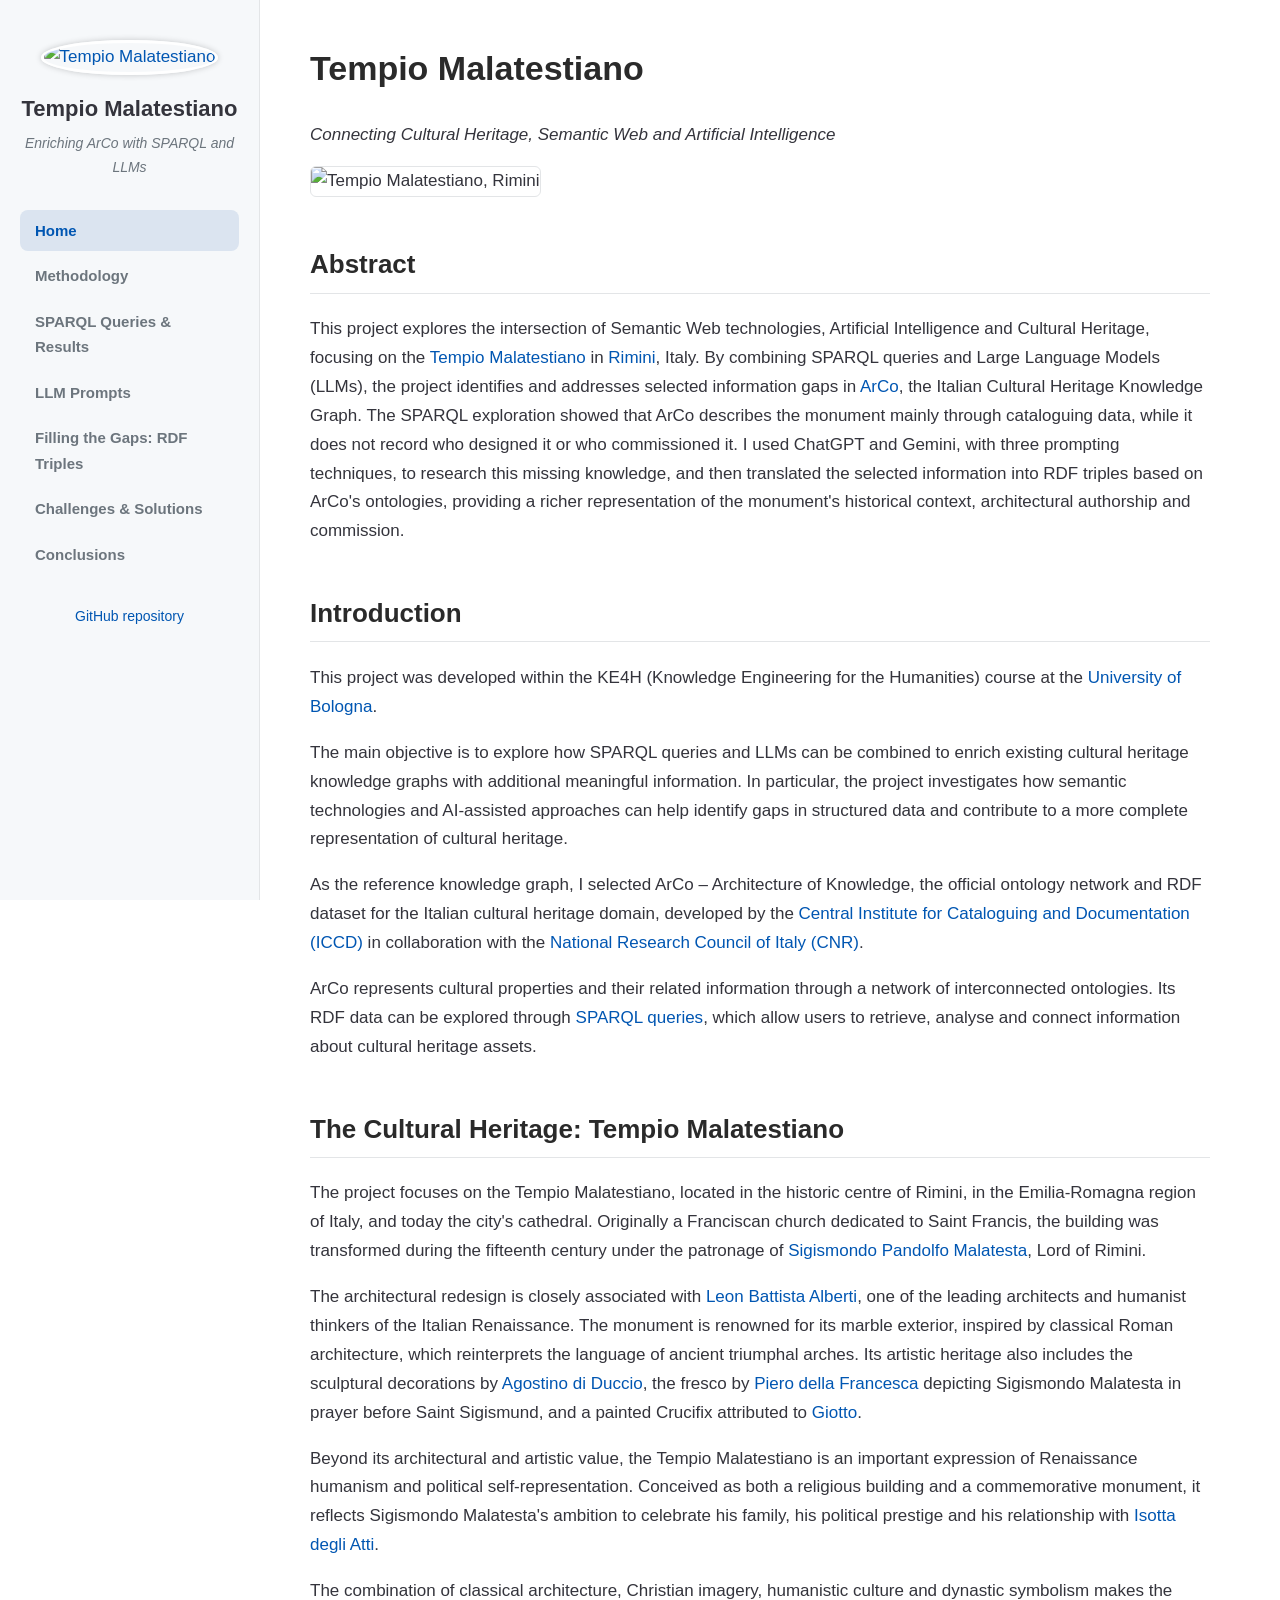
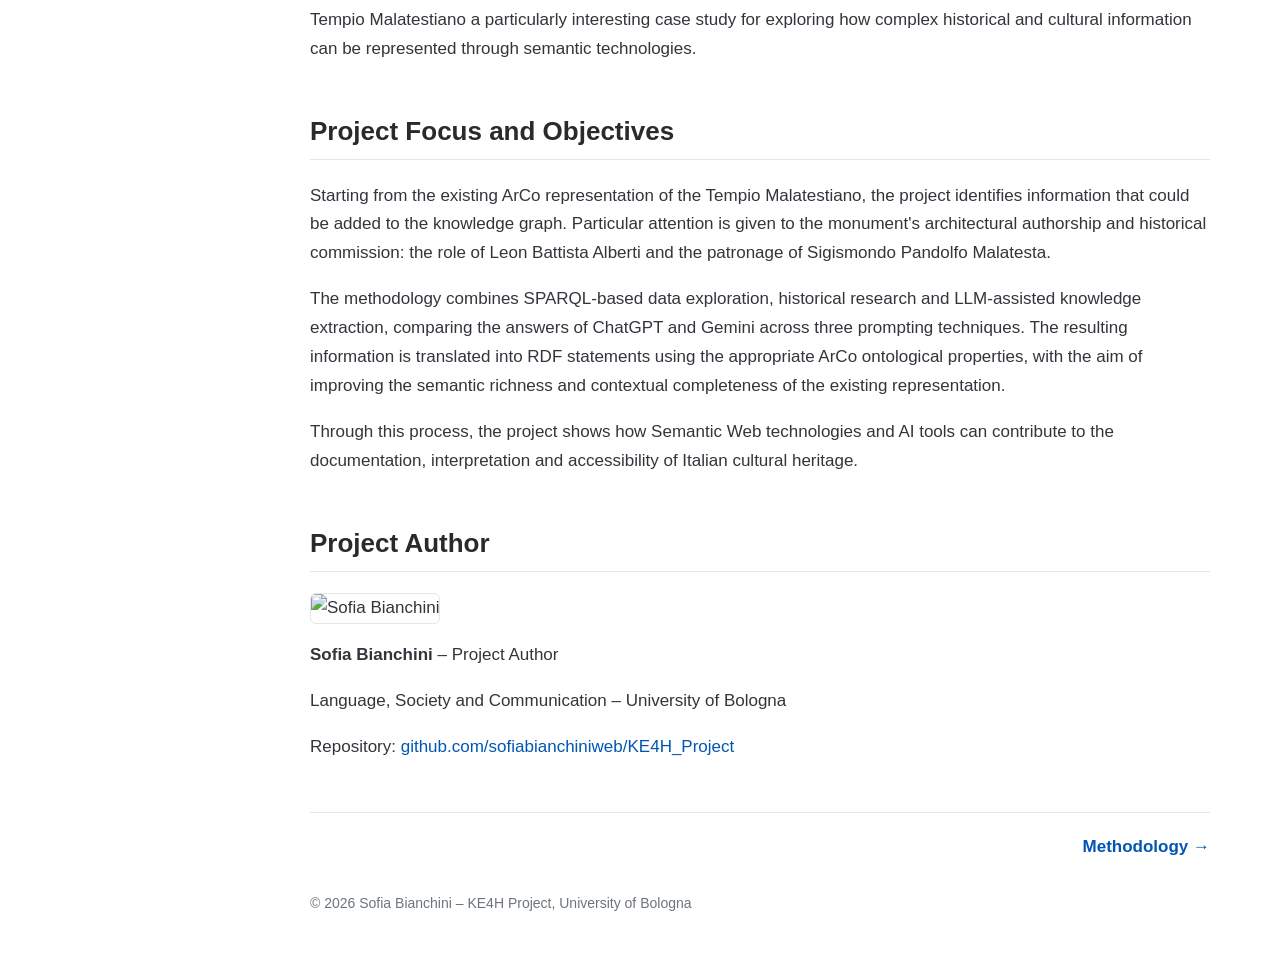
==== index.html @ 34fade14 "Add files via upload" ====
<!DOCTYPE html>
<html lang="en">
<head>
  <meta charset="UTF-8">
  <meta name="viewport" content="width=device-width, initial-scale=1.0">
  <title>Tempio Malatestiano &ndash; KE4H Project</title>
  <link rel="stylesheet" href="style.css">
</head>
<body>

  <!-- SIDEBAR MENU: the same on every page -->
  <aside class="sidebar">
    <a href="index.html">
      <img class="avatar" src="images/avatar-tempio.jpg" alt="Tempio Malatestiano">
    </a>
    <p class="site-title">Tempio Malatestiano</p>
    <p class="site-subtitle">Enriching ArCo with SPARQL and LLMs</p>

    <nav>
      <ul>
        <li><a href="index.html" class="active">Home</a></li>
        <li><a href="methodology.html">Methodology</a></li>
        <li><a href="sparql.html">SPARQL Queries &amp; Results</a></li>
        <li><a href="prompts.html">LLM Prompts</a></li>
        <li><a href="rdf-triples.html">Filling the Gaps: RDF Triples</a></li>
        <li><a href="challenges.html">Challenges &amp; Solutions</a></li>
        <li><a href="conclusions.html">Conclusions</a></li>
      </ul>
    </nav>

    <p class="sidebar-link">
      <a href="https://github.com/sofiabianchiniweb/KE4H_Project" target="_blank">GitHub repository</a>
    </p>
  </aside>

  <!-- PAGE CONTENT -->
  <main>
    <h1>Tempio Malatestiano</h1>

    <p><em>Connecting Cultural Heritage, Semantic Web and Artificial Intelligence</em></p>
    <p><img src="images/tempio-malatestiano.jpg" class="main-photo" alt="Tempio Malatestiano, Rimini" /></p>
    <h2>Abstract</h2>
    <p>This project explores the intersection of Semantic Web technologies, Artificial Intelligence and Cultural Heritage, focusing on the <a href="https://en.wikipedia.org/wiki/Tempio_Malatestiano" target="_blank">Tempio Malatestiano</a> in <a href="https://en.wikipedia.org/wiki/Rimini" target="_blank">Rimini</a>, Italy. By combining SPARQL queries and Large Language Models (LLMs), the project identifies and addresses selected information gaps in <a href="https://w3id.org/arco" target="_blank">ArCo</a>, the Italian Cultural Heritage Knowledge Graph. The SPARQL exploration showed that ArCo describes the monument mainly through cataloguing data, while it does not record who designed it or who commissioned it. I used ChatGPT and Gemini, with three prompting techniques, to research this missing knowledge, and then translated the selected information into RDF triples based on ArCo's ontologies, providing a richer representation of the monument's historical context, architectural authorship and commission.</p>
    <h2>Introduction</h2>
    <p>This project was developed within the KE4H (Knowledge Engineering for the Humanities) course at the <a href="https://www.unibo.it/en" target="_blank">University of Bologna</a>.</p>
    <p>The main objective is to explore how SPARQL queries and LLMs can be combined to enrich existing cultural heritage knowledge graphs with additional meaningful information. In particular, the project investigates how semantic technologies and AI-assisted approaches can help identify gaps in structured data and contribute to a more complete representation of cultural heritage.</p>
    <p>As the reference knowledge graph, I selected ArCo – Architecture of Knowledge, the official ontology network and RDF dataset for the Italian cultural heritage domain, developed by the <a href="https://www.iccd.beniculturali.it" target="_blank">Central Institute for Cataloguing and Documentation (ICCD)</a> in collaboration with the <a href="https://www.cnr.it/en" target="_blank">National Research Council of Italy (CNR)</a>.</p>
    <p>ArCo represents cultural properties and their related information through a network of interconnected ontologies. Its RDF data can be explored through <a href="https://dati.cultura.gov.it/sparql" target="_blank">SPARQL queries</a>, which allow users to retrieve, analyse and connect information about cultural heritage assets.</p>
    <h2>The Cultural Heritage: Tempio Malatestiano</h2>
    <p>The project focuses on the Tempio Malatestiano, located in the historic centre of Rimini, in the Emilia-Romagna region of Italy, and today the city's cathedral. Originally a Franciscan church dedicated to Saint Francis, the building was transformed during the fifteenth century under the patronage of <a href="https://en.wikipedia.org/wiki/Sigismondo_Pandolfo_Malatesta" target="_blank">Sigismondo Pandolfo Malatesta</a>, Lord of Rimini.</p>
    <p>The architectural redesign is closely associated with <a href="https://en.wikipedia.org/wiki/Leon_Battista_Alberti" target="_blank">Leon Battista Alberti</a>, one of the leading architects and humanist thinkers of the Italian Renaissance. The monument is renowned for its marble exterior, inspired by classical Roman architecture, which reinterprets the language of ancient triumphal arches. Its artistic heritage also includes the sculptural decorations by <a href="https://en.wikipedia.org/wiki/Agostino_di_Duccio" target="_blank">Agostino di Duccio</a>, the fresco by <a href="https://en.wikipedia.org/wiki/Piero_della_Francesca" target="_blank">Piero della Francesca</a> depicting Sigismondo Malatesta in prayer before Saint Sigismund, and a painted Crucifix attributed to <a href="https://en.wikipedia.org/wiki/Giotto" target="_blank">Giotto</a>.</p>
    <p>Beyond its architectural and artistic value, the Tempio Malatestiano is an important expression of Renaissance humanism and political self-representation. Conceived as both a religious building and a commemorative monument, it reflects Sigismondo Malatesta's ambition to celebrate his family, his political prestige and his relationship with <a href="https://en.wikipedia.org/wiki/Isotta_degli_Atti" target="_blank">Isotta degli Atti</a>.</p>
    <p>The combination of classical architecture, Christian imagery, humanistic culture and dynastic symbolism makes the Tempio Malatestiano a particularly interesting case study for exploring how complex historical and cultural information can be represented through semantic technologies.</p>
    <h2>Project Focus and Objectives</h2>
    <p>Starting from the existing ArCo representation of the Tempio Malatestiano, the project identifies information that could be added to the knowledge graph. Particular attention is given to the monument's architectural authorship and historical commission: the role of Leon Battista Alberti and the patronage of Sigismondo Pandolfo Malatesta.</p>
    <p>The methodology combines SPARQL-based data exploration, historical research and LLM-assisted knowledge extraction, comparing the answers of ChatGPT and Gemini across three prompting techniques. The resulting information is translated into RDF statements using the appropriate ArCo ontological properties, with the aim of improving the semantic richness and contextual completeness of the existing representation.</p>
    <p>Through this process, the project shows how Semantic Web technologies and AI tools can contribute to the documentation, interpretation and accessibility of Italian cultural heritage.</p>
    <h2>Project Author</h2>
    <p><img src="images/sofia-bianchini.jpg" class="author-photo" alt="Sofia Bianchini" /></p>
    <p><strong>Sofia Bianchini</strong> – Project Author</p>
    <p>Language, Society and Communication – University of Bologna</p>
    <p>Repository: <a href="https://github.com/sofiabianchiniweb/KE4H_Project" target="_blank">github.com/sofiabianchiniweb/KE4H_Project</a></p>

    <!-- Links to the previous and next page -->
    <div class="page-nav">
      <span></span>
      <a href="methodology.html">Methodology &rarr;</a>
    </div>

    <footer>
      &copy; 2026 Sofia Bianchini &ndash; KE4H Project, University of Bologna
    </footer>
  </main>

</body>
</html>
---- style.css ----
/* =========================================================
   Style sheet for the KE4H project website
   The same file is used by all the pages of the site.
   ========================================================= */

/* ---------- General settings ---------- */

body {
  margin: 0;
  font-family: "Segoe UI", Helvetica, Arial, sans-serif;
  font-size: 17px;
  line-height: 1.7;
  color: #34343c;
  background-color: #ffffff;
}

a {
  color: #0056b2;
  text-decoration: none;
}

a:hover {
  text-decoration: underline;
}

/* ---------- Sidebar menu (left side, fixed) ---------- */

.sidebar {
  position: fixed;
  top: 0;
  left: 0;
  width: 260px;
  height: 100%;
  overflow-y: auto;
  box-sizing: border-box;
  padding: 40px 20px;
  background-color: #f6f8fa;
  border-right: 1px solid #e3e5e7;
  text-align: center;
}

.avatar {
  width: 112px;
  height: 112px;
  border-radius: 50%;           /* round picture */
  object-fit: cover;
  border: 3px solid #ffffff;
  box-shadow: 0 0 6px rgba(0, 0, 0, 0.2);
}

.site-title {
  margin: 15px 0 0 0;
  font-size: 22px;
  font-weight: bold;
  color: #34343c;
}

.site-subtitle {
  margin: 5px 0 30px 0;
  font-size: 14px;
  font-style: italic;
  color: #6c757d;
}

.sidebar ul {
  list-style: none;
  margin: 0;
  padding: 0;
  text-align: left;
}

.sidebar li a {
  display: block;
  padding: 8px 15px;
  margin-bottom: 4px;
  border-radius: 8px;
  font-size: 15px;
  font-weight: 600;
  color: #6c757d;
}

.sidebar li a:hover {
  background-color: #e9ecef;
  color: #34343c;
  text-decoration: none;
}

/* the page that is currently open */
.sidebar li a.active {
  background-color: #dbe4f0;
  color: #0056b2;
}

.sidebar-link {
  margin-top: 30px;
  font-size: 14px;
}

/* ---------- Page content ---------- */

main {
  margin-left: 260px;           /* leaves space for the sidebar */
  max-width: 900px;
  padding: 40px 50px;
}

h1 {
  font-size: 34px;
  margin-top: 0;
  color: #2a2a2a;
}

h2 {
  font-size: 26px;
  margin-top: 45px;
  padding-bottom: 6px;
  border-bottom: 1px solid #e3e5e7;
  color: #2a2a2a;
}

h3 {
  font-size: 20px;
  margin-top: 30px;
  color: #2a2a2a;
}

img {
  max-width: 100%;              /* pictures never exceed the page width */
  border: 1px solid #e3e5e7;
  border-radius: 6px;
}

.main-photo {
  width: 520px;
}

.author-photo {
  width: 200px;
}

blockquote {
  margin: 20px 0;
  padding: 5px 20px;
  border-left: 4px solid #c4c8cc;
  color: #5a5a5a;
}

/* ---------- Code (SPARQL queries, RDF triples, prompts) ---------- */

pre.code {
  background-color: #f6f8fa;
  border: 1px solid #e3e5e7;
  border-radius: 6px;
  padding: 15px;
  overflow-x: auto;             /* long lines can be scrolled */
  font-size: 14px;
  line-height: 1.5;
}

/* prompts are text, so long lines go to a new line */
pre.prompt-text {
  white-space: pre-wrap;
}

code {
  font-family: Consolas, "Courier New", monospace;
}

/* ---------- Coloured boxes ---------- */

.box {
  margin: 20px 0;
  padding: 10px 20px;
  border-left: 5px solid;
  border-radius: 6px;
}

.prompt {                       /* prompts given to the LLMs */
  background-color: #e8f1fb;
  border-color: #0070cb;
}

.note {                         /* useful information */
  background-color: #e9f6ec;
  border-color: #28a745;
}

.todo {                         /* parts still to be completed */
  background-color: #fff8e1;
  border-color: #ffc107;
}

/* ---------- Tables ---------- */

table {
  width: 100%;
  border-collapse: collapse;
  margin: 20px 0;
  font-size: 15px;
}

th, td {
  border: 1px solid #dee2e6;
  padding: 8px 12px;
  text-align: left;
  vertical-align: top;
}

th {
  background-color: #f6f8fa;
}

/* ---------- Previous / next links and footer ---------- */

.page-nav {
  display: flex;
  justify-content: space-between;
  margin-top: 50px;
  padding-top: 20px;
  border-top: 1px solid #e3e5e7;
  font-weight: 600;
}

footer {
  margin-top: 30px;
  font-size: 14px;
  color: #6c757d;
}

/* ---------- Small screens (smartphones) ---------- */

@media (max-width: 800px) {
  .sidebar {
    position: static;           /* the menu goes on top of the page */
    width: 100%;
    height: auto;
    border-right: none;
    border-bottom: 1px solid #e3e5e7;
  }

  main {
    margin-left: 0;
    padding: 25px 20px;
  }
}
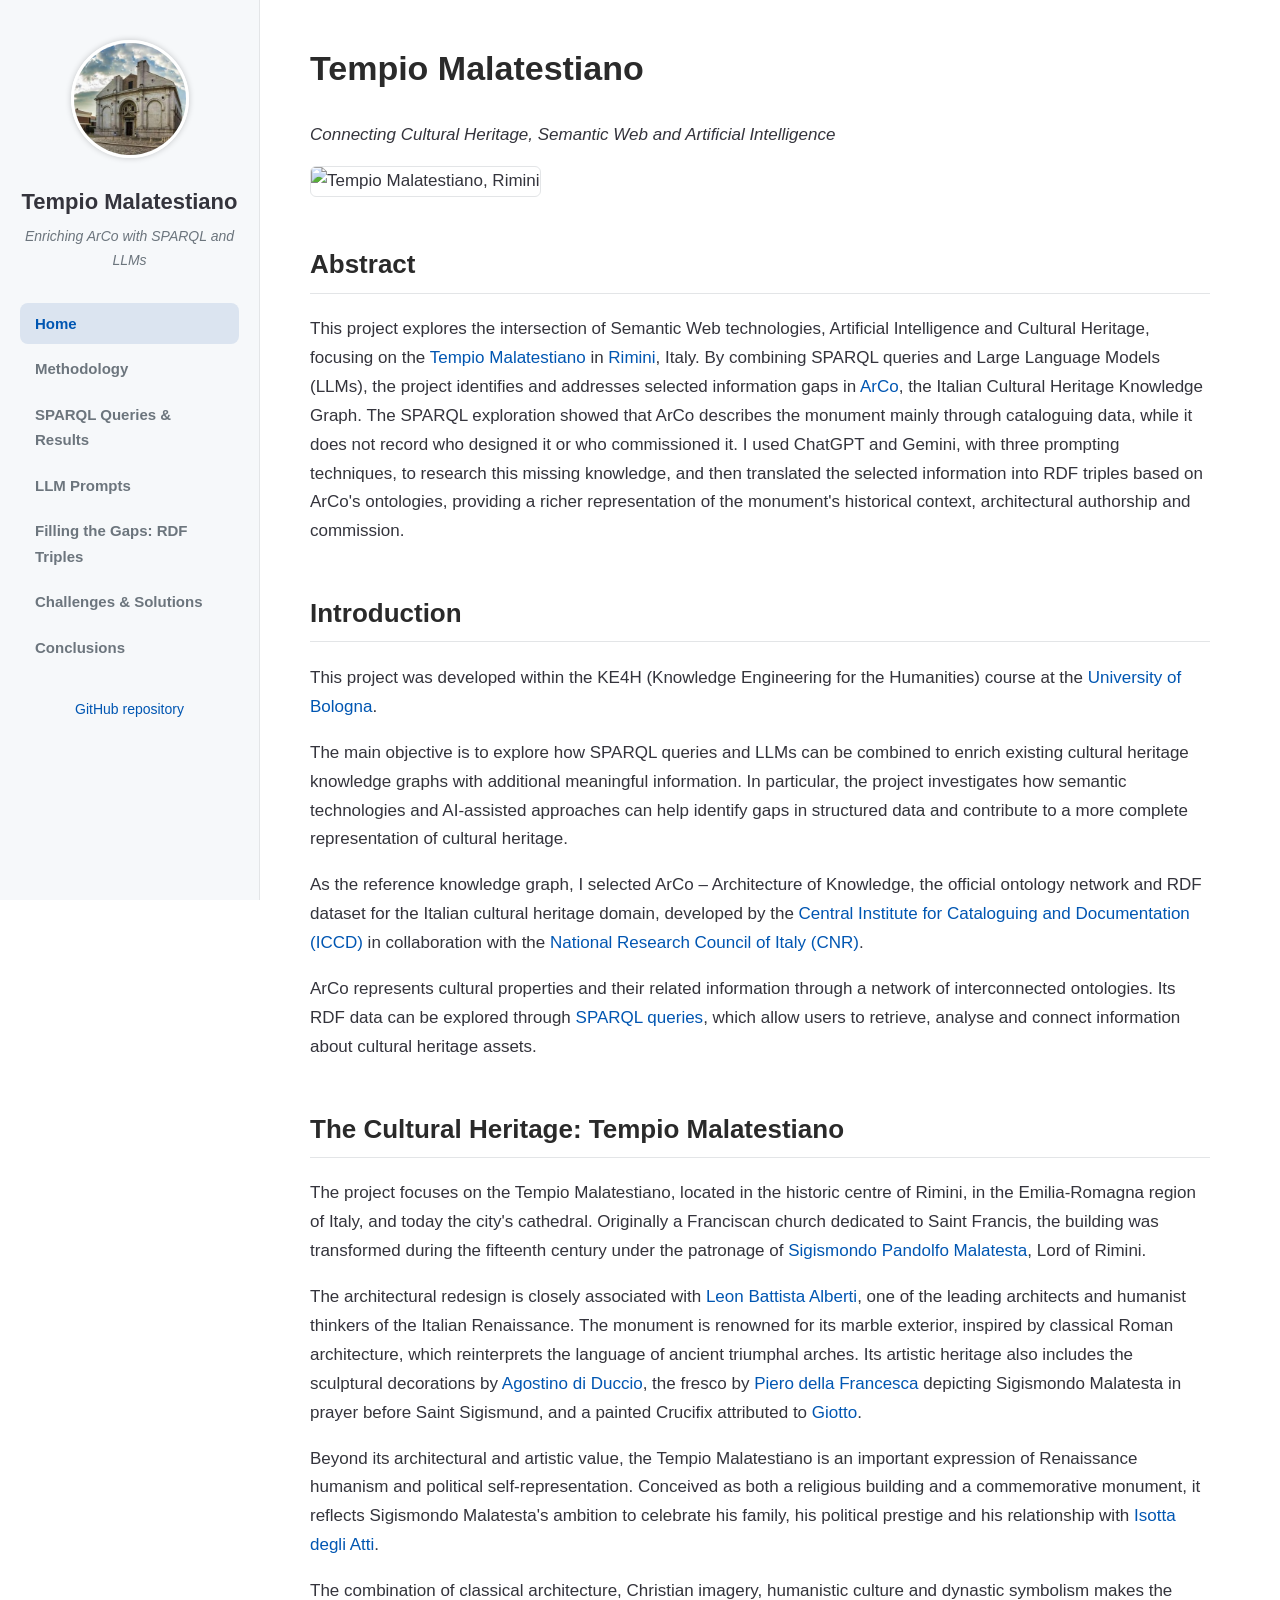
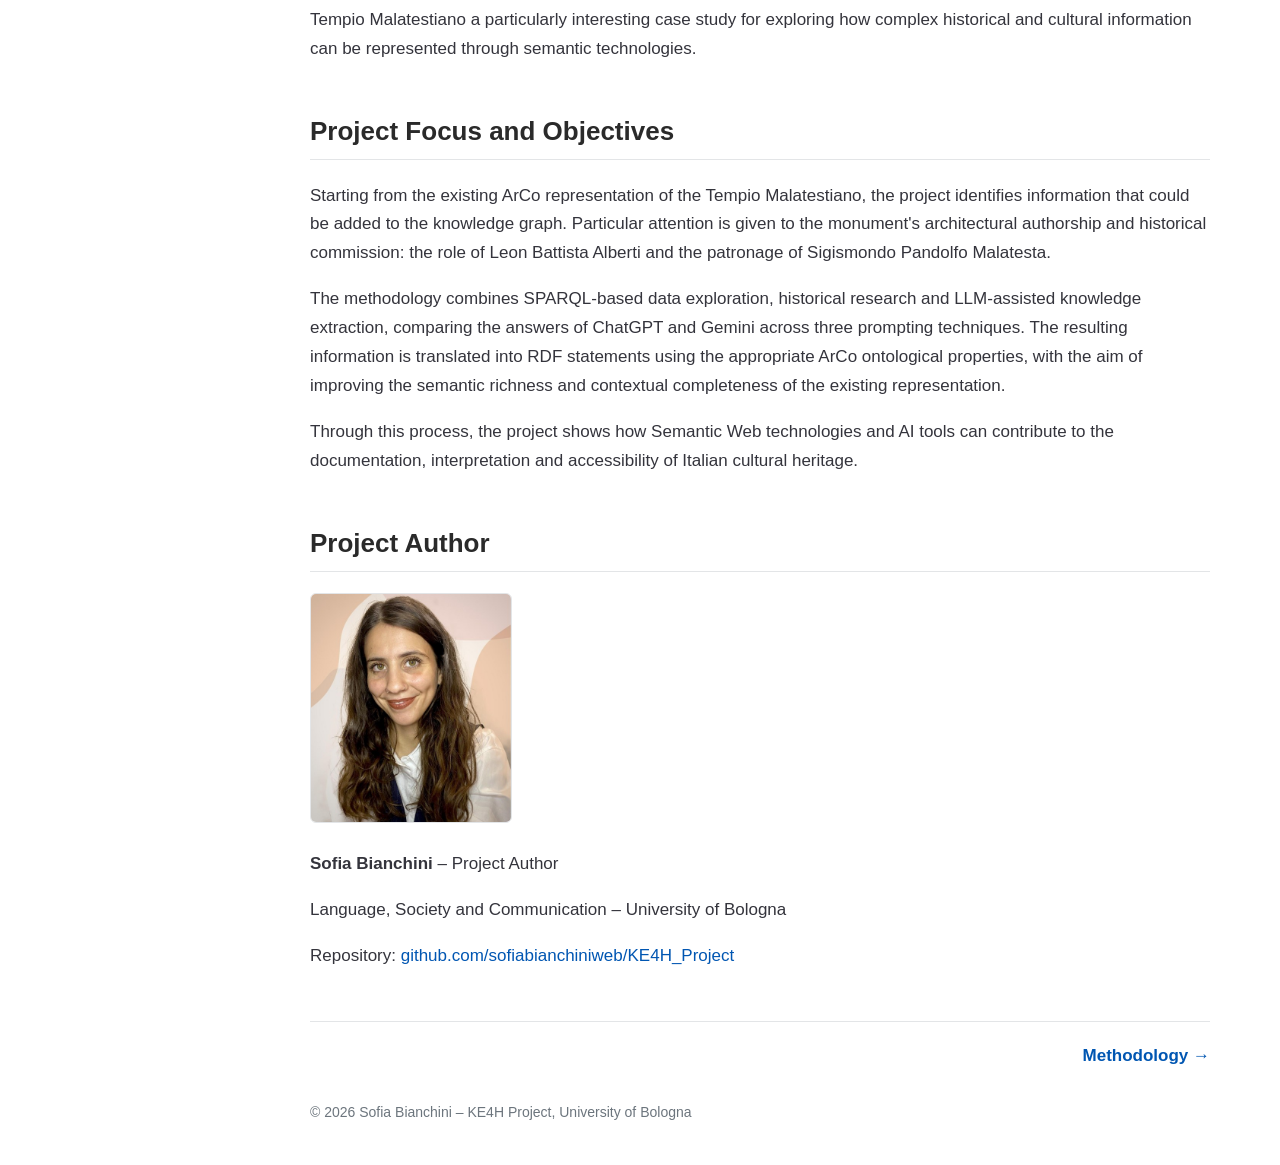
==== commit 248c0731: "Update image source from JPG to PNG format" ====
--- a/index.html
+++ b/index.html
@@ -38,7 +38,7 @@
     <h1>Tempio Malatestiano</h1>
 
     <p><em>Connecting Cultural Heritage, Semantic Web and Artificial Intelligence</em></p>
-    <p><img src="images/tempio-malatestiano.jpg" class="main-photo" alt="Tempio Malatestiano, Rimini" /></p>
+    <p><img src="images/tempio-malatestiano.png" class="main-photo" alt="Tempio Malatestiano, Rimini" /></p>
     <h2>Abstract</h2>
     <p>This project explores the intersection of Semantic Web technologies, Artificial Intelligence and Cultural Heritage, focusing on the <a href="https://en.wikipedia.org/wiki/Tempio_Malatestiano" target="_blank">Tempio Malatestiano</a> in <a href="https://en.wikipedia.org/wiki/Rimini" target="_blank">Rimini</a>, Italy. By combining SPARQL queries and Large Language Models (LLMs), the project identifies and addresses selected information gaps in <a href="https://w3id.org/arco" target="_blank">ArCo</a>, the Italian Cultural Heritage Knowledge Graph. The SPARQL exploration showed that ArCo describes the monument mainly through cataloguing data, while it does not record who designed it or who commissioned it. I used ChatGPT and Gemini, with three prompting techniques, to research this missing knowledge, and then translated the selected information into RDF triples based on ArCo's ontologies, providing a richer representation of the monument's historical context, architectural authorship and commission.</p>
     <h2>Introduction</h2>
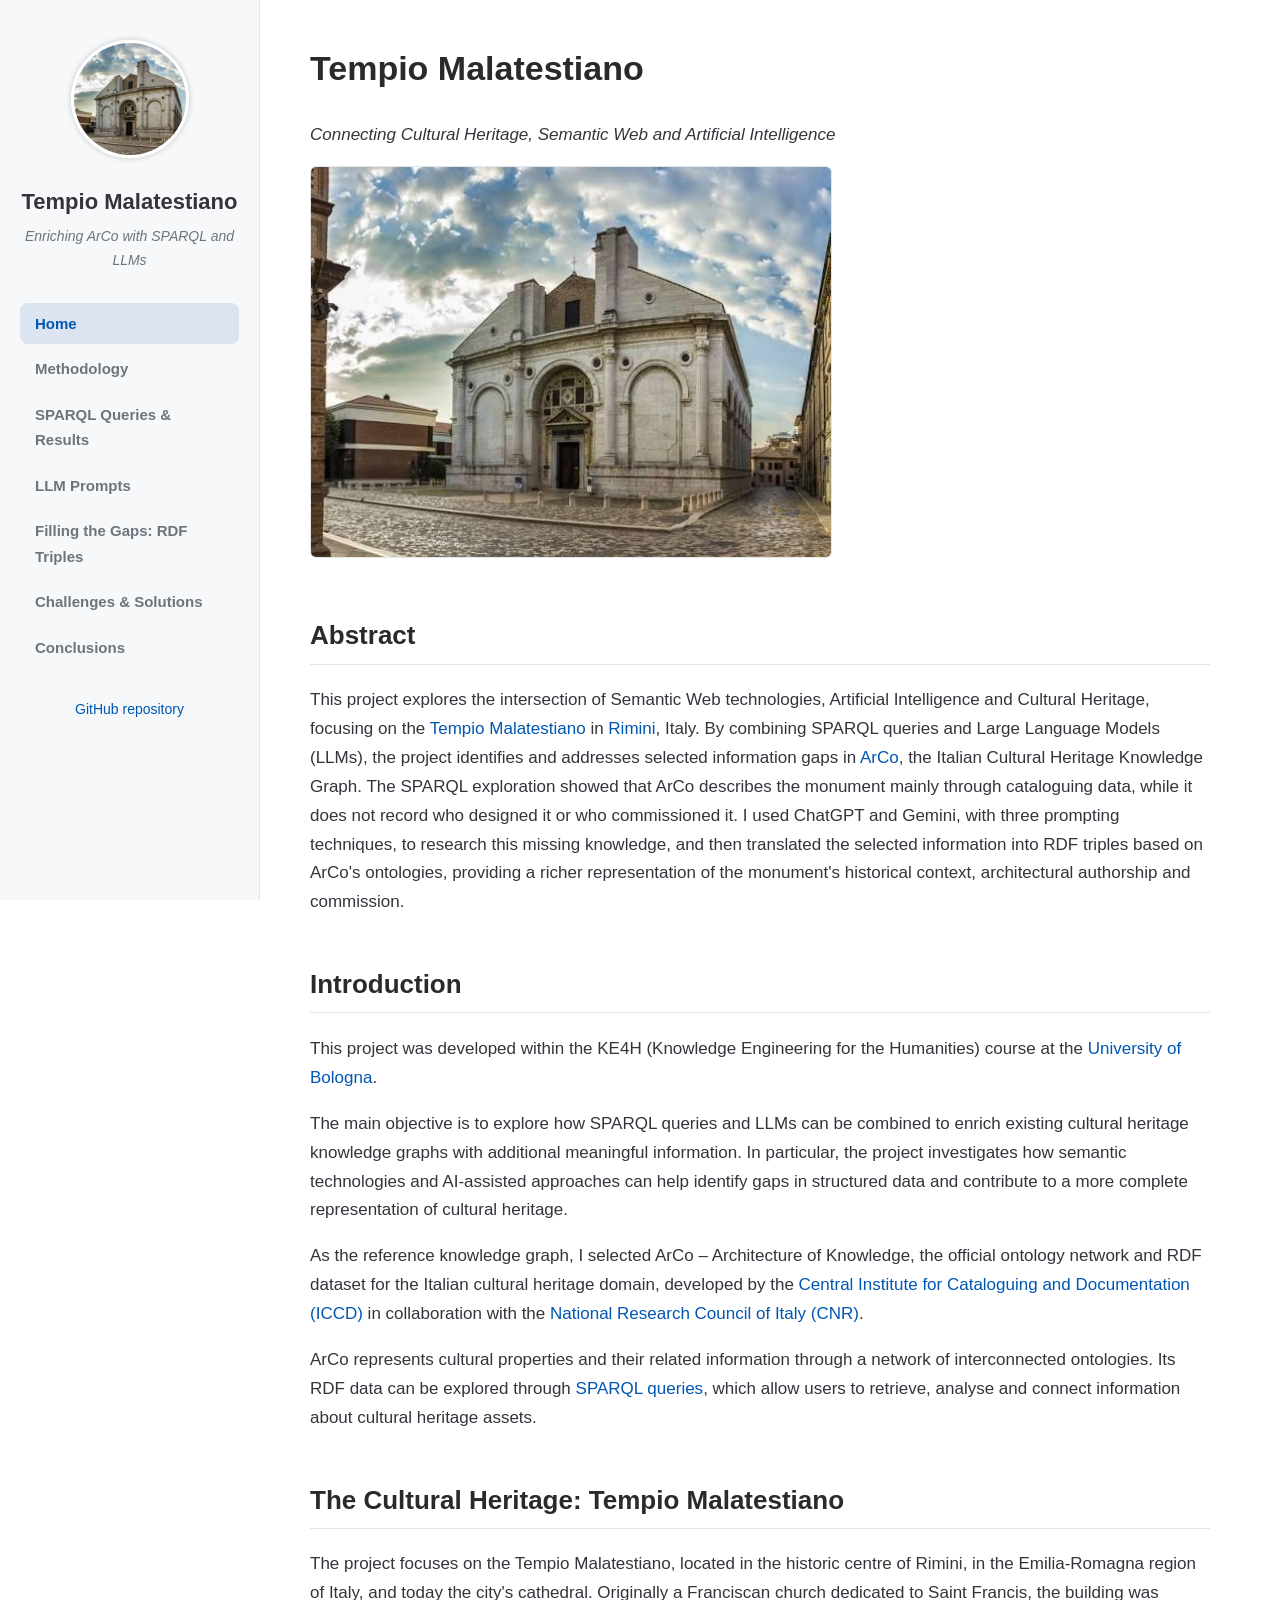
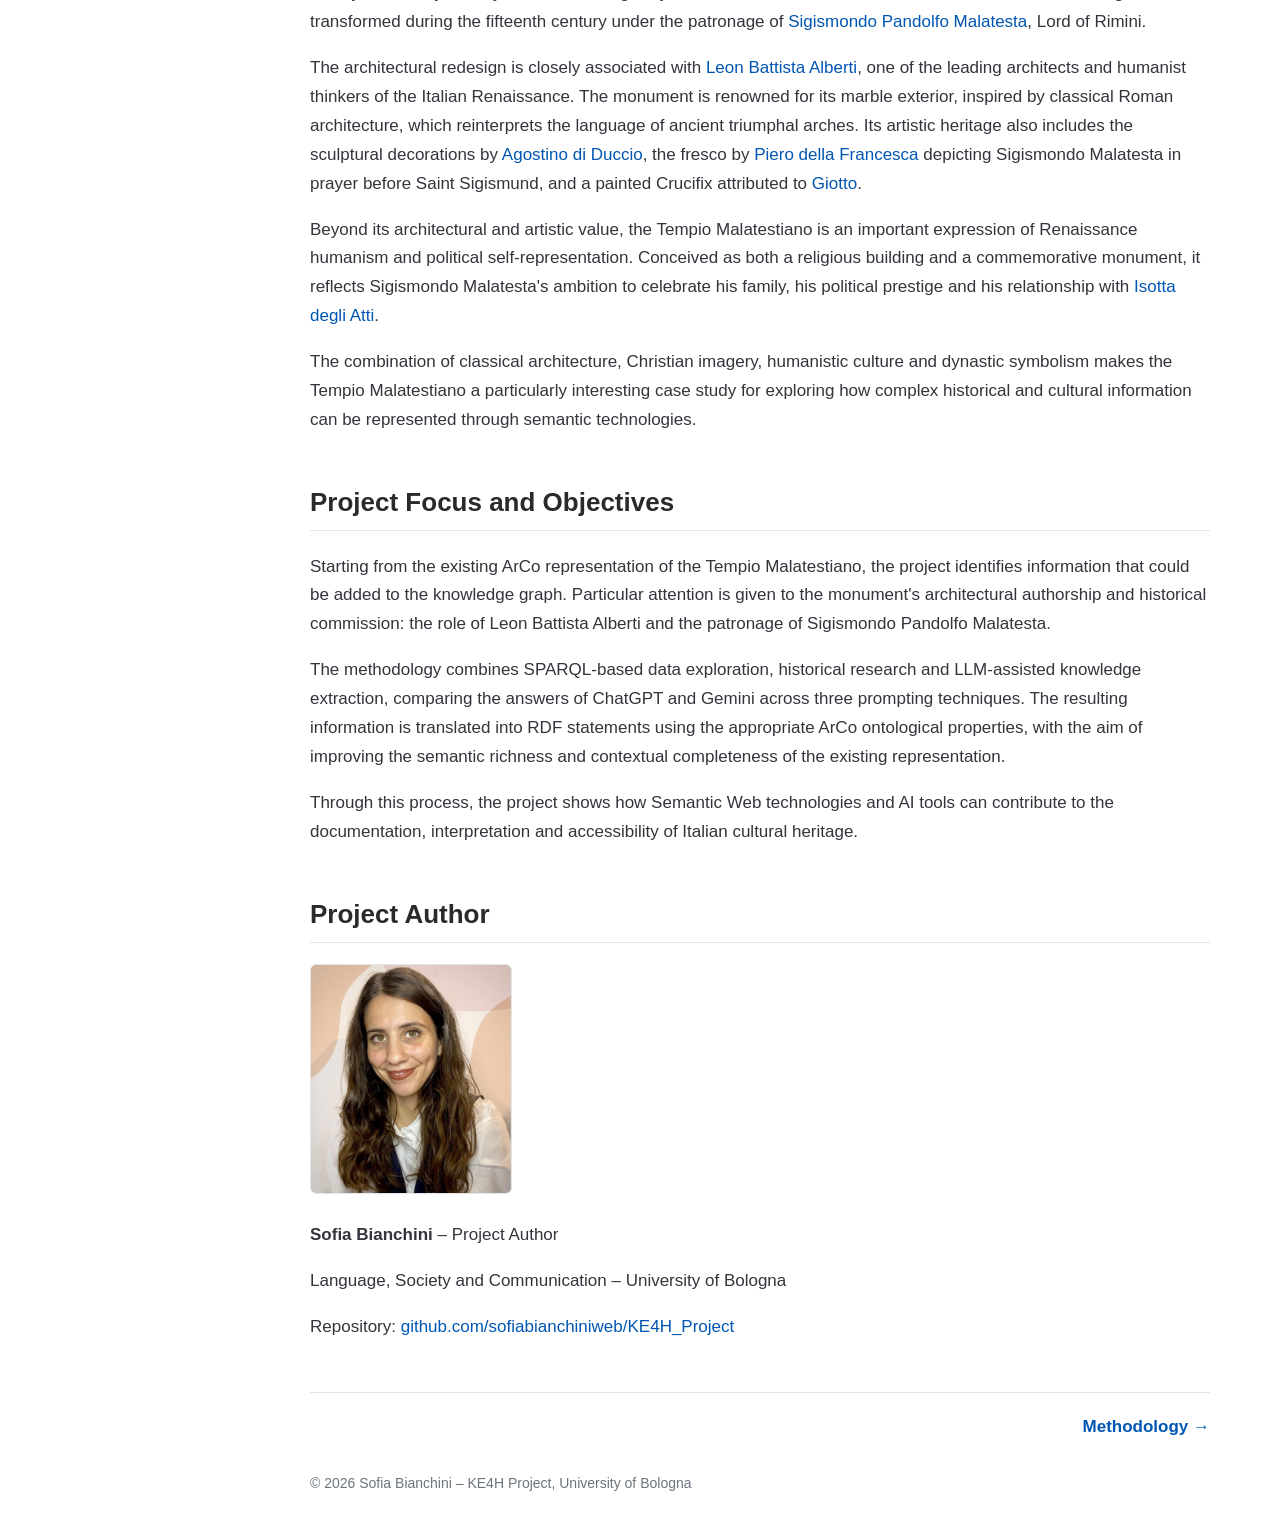
==== commit a38931ac: "Change main photo format from PNG to JPG Updated image source from PNG to JPG format." ====
--- a/index.html
+++ b/index.html
@@ -38,7 +38,7 @@
     <h1>Tempio Malatestiano</h1>
 
     <p><em>Connecting Cultural Heritage, Semantic Web and Artificial Intelligence</em></p>
-    <p><img src="images/tempio-malatestiano.png" class="main-photo" alt="Tempio Malatestiano, Rimini" /></p>
+    <p><img src="images/tempio-malatestiano.jpg" class="main-photo" alt="Tempio Malatestiano, Rimini" /></p>
     <h2>Abstract</h2>
     <p>This project explores the intersection of Semantic Web technologies, Artificial Intelligence and Cultural Heritage, focusing on the <a href="https://en.wikipedia.org/wiki/Tempio_Malatestiano" target="_blank">Tempio Malatestiano</a> in <a href="https://en.wikipedia.org/wiki/Rimini" target="_blank">Rimini</a>, Italy. By combining SPARQL queries and Large Language Models (LLMs), the project identifies and addresses selected information gaps in <a href="https://w3id.org/arco" target="_blank">ArCo</a>, the Italian Cultural Heritage Knowledge Graph. The SPARQL exploration showed that ArCo describes the monument mainly through cataloguing data, while it does not record who designed it or who commissioned it. I used ChatGPT and Gemini, with three prompting techniques, to research this missing knowledge, and then translated the selected information into RDF triples based on ArCo's ontologies, providing a richer representation of the monument's historical context, architectural authorship and commission.</p>
     <h2>Introduction</h2>
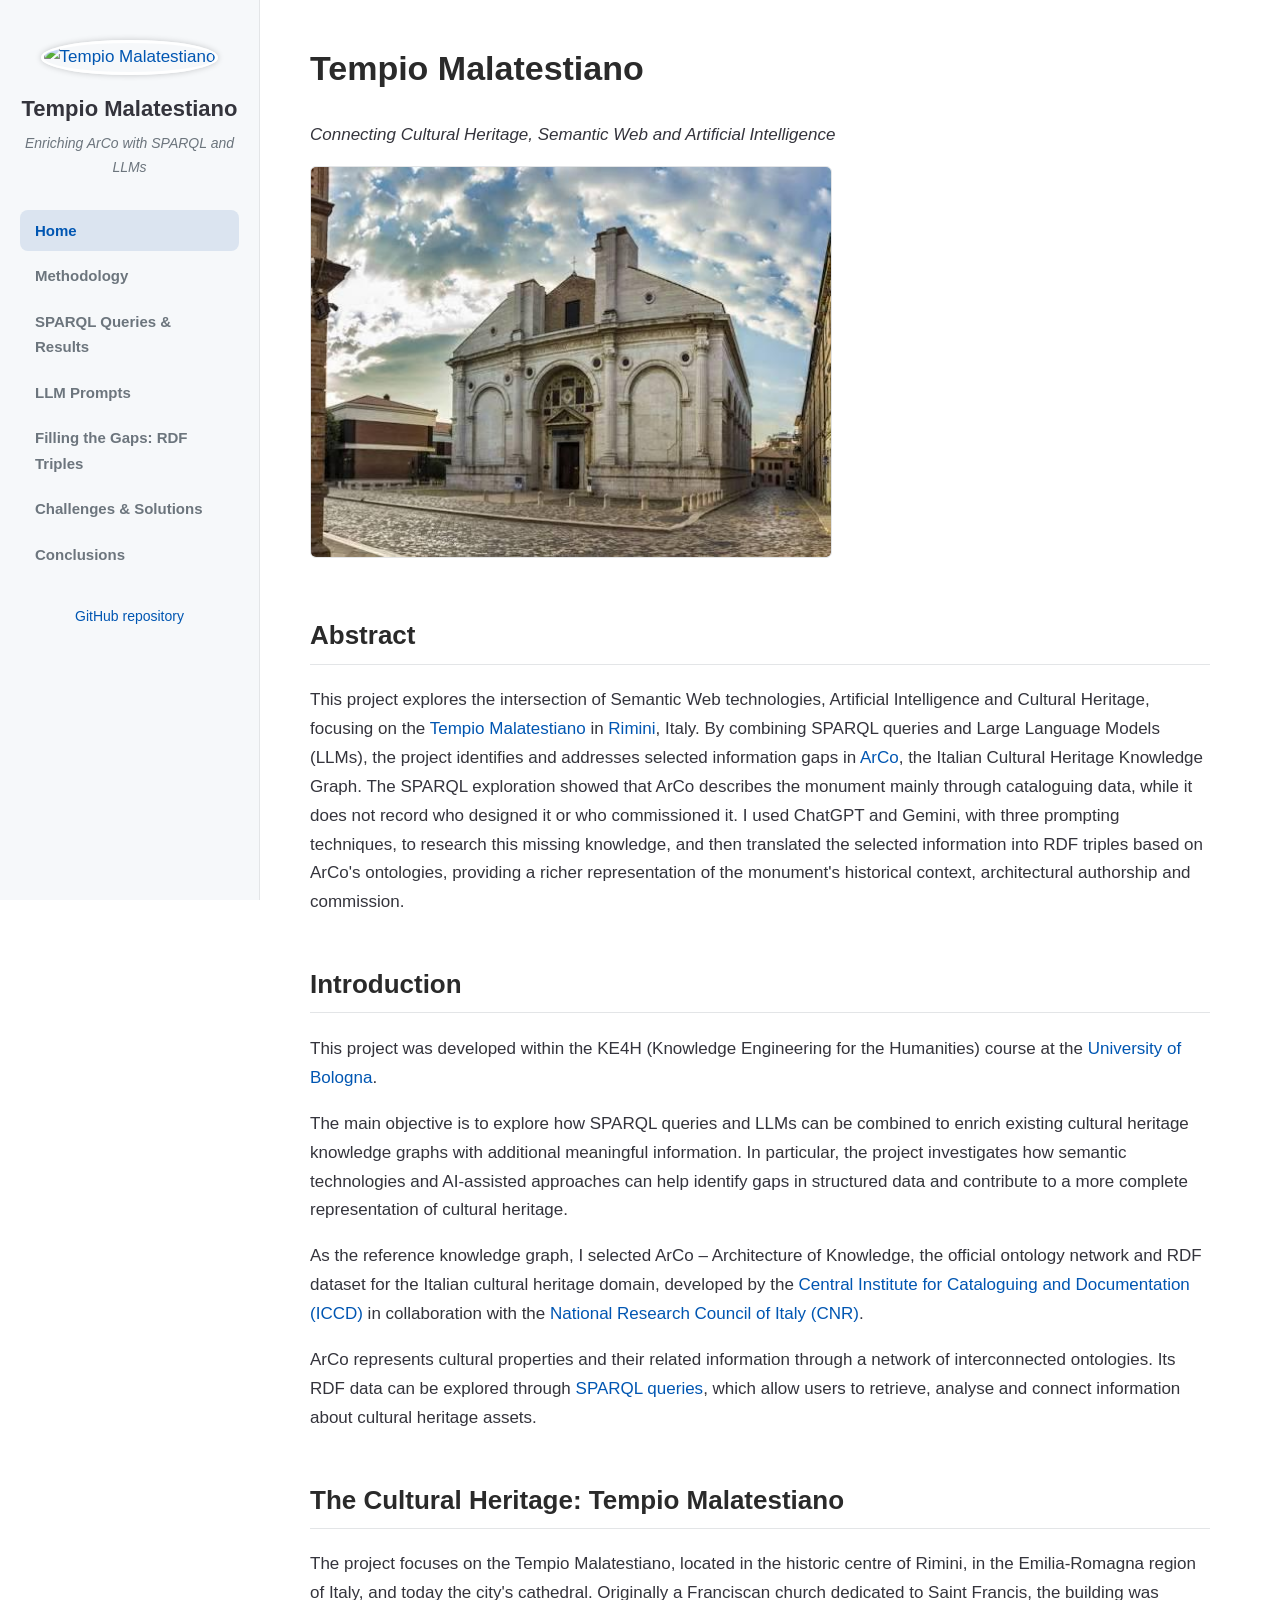
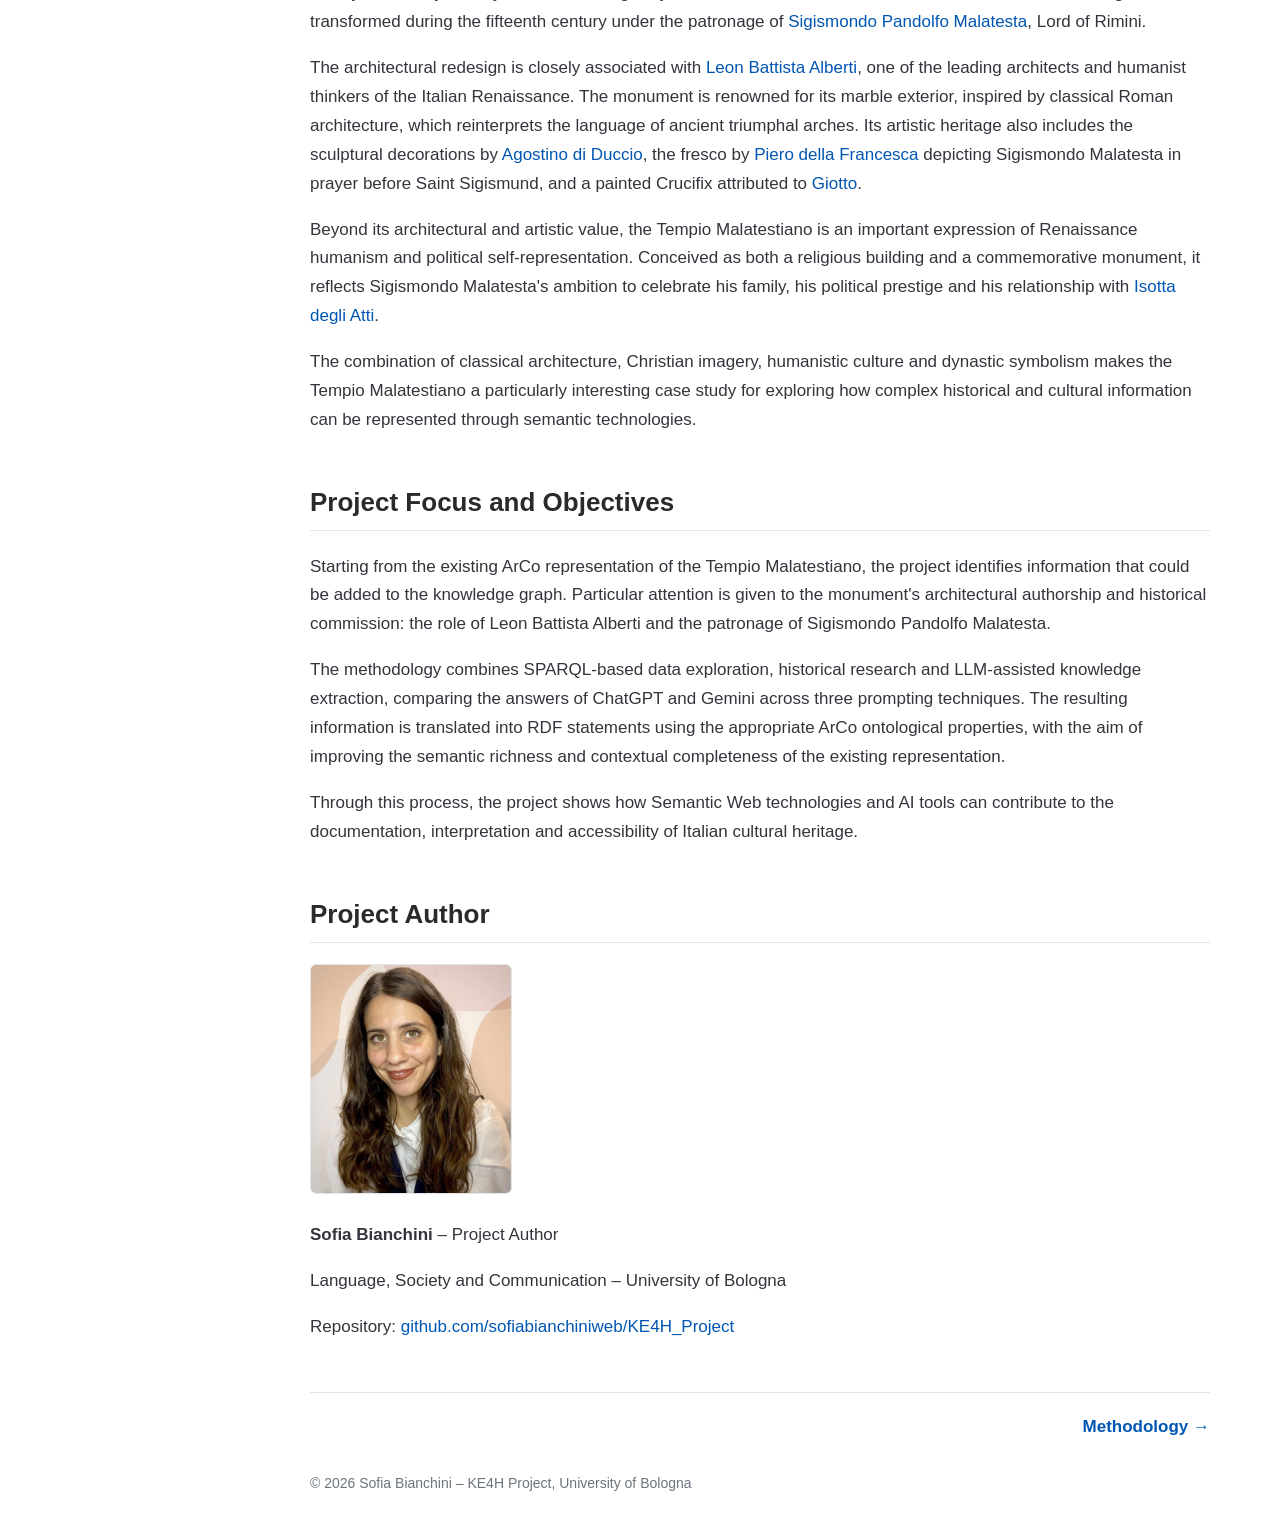
==== commit 2aee0280: "Update index.html" ====
--- a/index.html
+++ b/index.html
@@ -11,7 +11,7 @@
   <!-- SIDEBAR MENU: the same on every page -->
   <aside class="sidebar">
     <a href="index.html">
-      <img class="avatar" src="images/avatar-tempio.jpg" alt="Tempio Malatestiano">
+      <img class="avatar" src="images/facciata.jpg" alt="Tempio Malatestiano">
     </a>
     <p class="site-title">Tempio Malatestiano</p>
     <p class="site-subtitle">Enriching ArCo with SPARQL and LLMs</p>
